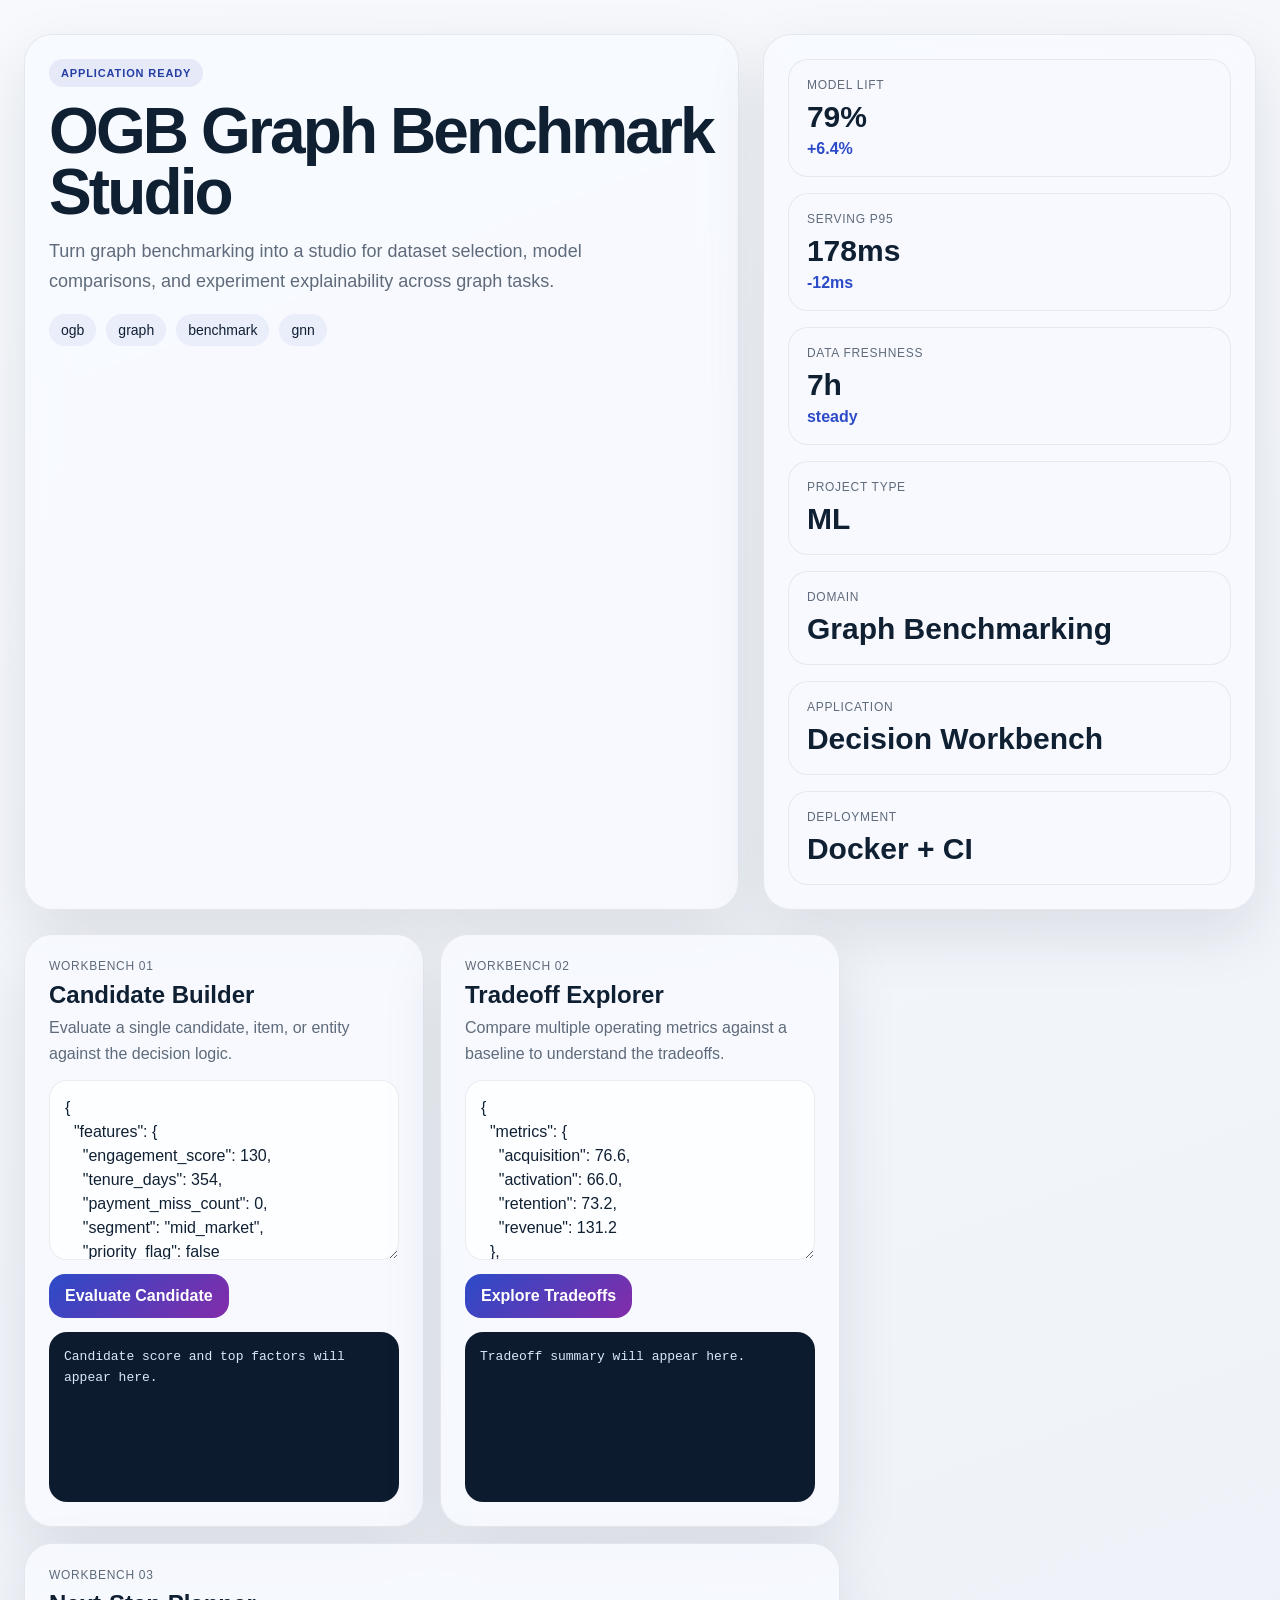
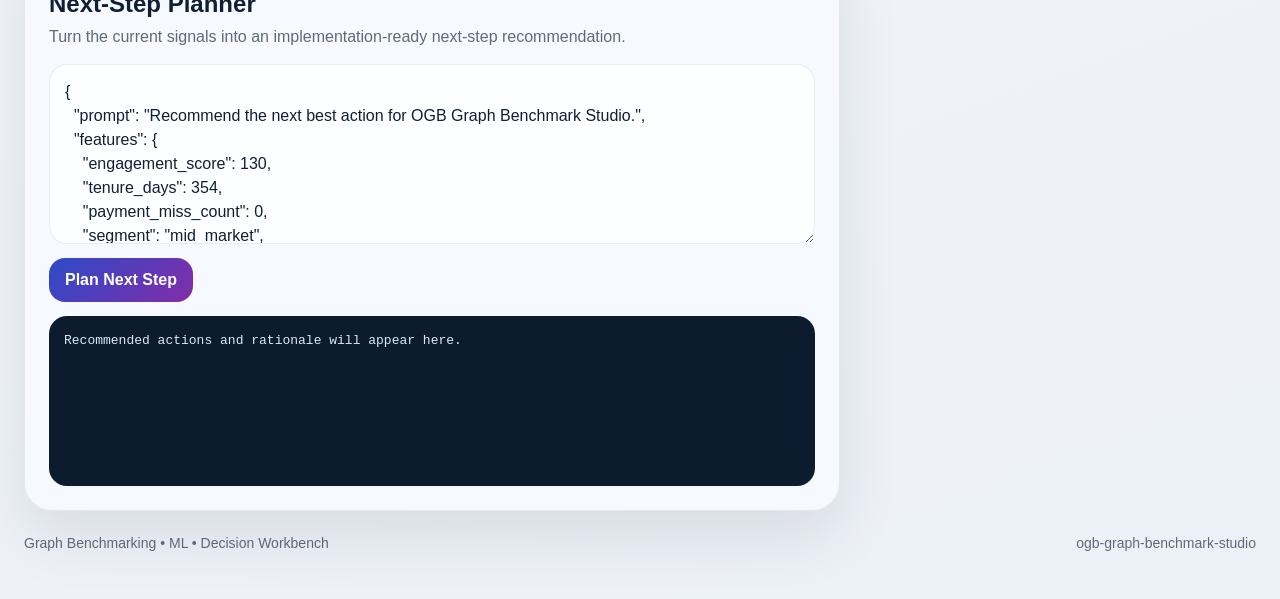
==== demo/index.html @ 177bf288 "Publish production-ready portfolio project" ====
<!doctype html>
        <html lang="en">
        <head>
          <meta charset="utf-8">
          <meta name="viewport" content="width=device-width, initial-scale=1">
          <title>OGB Graph Benchmark Studio</title>
          <link rel="stylesheet" href="./styles.css">
        </head>
        <body class="surface-slate">
          <div class="page layout-horizon eyebrow-soft headline-normal modules-3 hero-align-split">
            <section class="hero">
              <div class="panel hero-copy">
                <span class="eyebrow" data-health>Decision Workbench</span>
                <h1 id="project-title">OGB Graph Benchmark Studio</h1>
                <p id="project-summary" class="lead">Turn graph benchmarking into a studio for dataset selection, model comparisons, and experiment explainability across graph tasks.</p>
                <ul id="project-tags" class="tag-list">
                  <li>ogb</li><li>graph</li><li>benchmark</li><li>gnn</li>
                </ul>
              </div>
              <div class="panel hero-side">
                <div class="metric-grid">
                  <article class='card'><span>Model Lift</span><strong>79%</strong><em>+6.4%</em></article>
<article class='card'><span>Serving P95</span><strong>178ms</strong><em>-12ms</em></article>
<article class='card'><span>Data Freshness</span><strong>7h</strong><em>steady</em></article>
                </div>
                <div class="mini-grid">
                  <article class='mini-card'><span>Project Type</span><strong>ML</strong></article><article class='mini-card'><span>Domain</span><strong>Graph Benchmarking</strong></article><article class='mini-card'><span>Application</span><strong>Decision Workbench</strong></article><article class='mini-card'><span>Deployment</span><strong>Docker + CI</strong></article>
                </div>
              </div>
            </section>
            <section class="app-grid">
              <article class="panel module js-module span-normal">
          <div class="module-header">
            <span>Workbench 01</span>
            <h2>Candidate Builder</h2>
            <p>Evaluate a single candidate, item, or entity against the decision logic.</p>
          </div>
          <textarea class="js-input">{
  &quot;features&quot;: {
    &quot;engagement_score&quot;: 130,
    &quot;tenure_days&quot;: 354,
    &quot;payment_miss_count&quot;: 0,
    &quot;segment&quot;: &quot;mid_market&quot;,
    &quot;priority_flag&quot;: false
  }
}</textarea>
          <div class="button-row">
            <button class="js-run" data-endpoint="/score" data-input-mode="json">Evaluate Candidate</button>
          </div>
          <pre class="js-output">Candidate score and top factors will appear here.</pre>
        </article>
<article class="panel module js-module span-normal">
          <div class="module-header">
            <span>Workbench 02</span>
            <h2>Tradeoff Explorer</h2>
            <p>Compare multiple operating metrics against a baseline to understand the tradeoffs.</p>
          </div>
          <textarea class="js-input">{
  &quot;metrics&quot;: {
    &quot;acquisition&quot;: 76.6,
    &quot;activation&quot;: 66.0,
    &quot;retention&quot;: 73.2,
    &quot;revenue&quot;: 131.2
  },
  &quot;baseline&quot;: {
    &quot;acquisition&quot;: 70.47,
    &quot;activation&quot;: 60.72,
    &quot;retention&quot;: 67.34,
    &quot;revenue&quot;: 120.7
  }
}</textarea>
          <div class="button-row">
            <button class="js-run" data-endpoint="/analyze" data-input-mode="json">Explore Tradeoffs</button>
          </div>
          <pre class="js-output">Tradeoff summary will appear here.</pre>
        </article>
<article class="panel module js-module span-wide">
          <div class="module-header">
            <span>Workbench 03</span>
            <h2>Next-Step Planner</h2>
            <p>Turn the current signals into an implementation-ready next-step recommendation.</p>
          </div>
          <textarea class="js-input">{
  &quot;prompt&quot;: &quot;Recommend the next best action for OGB Graph Benchmark Studio.&quot;,
  &quot;features&quot;: {
    &quot;engagement_score&quot;: 130,
    &quot;tenure_days&quot;: 354,
    &quot;payment_miss_count&quot;: 0,
    &quot;segment&quot;: &quot;mid_market&quot;,
    &quot;priority_flag&quot;: false
  },
  &quot;metrics&quot;: {
    &quot;acquisition&quot;: 76.6,
    &quot;activation&quot;: 66.0,
    &quot;retention&quot;: 73.2,
    &quot;revenue&quot;: 131.2
  }
}</textarea>
          <div class="button-row">
            <button class="js-run" data-endpoint="/recommend" data-input-mode="json">Plan Next Step</button>
          </div>
          <pre class="js-output">Recommended actions and rationale will appear here.</pre>
        </article>
            </section>
            <footer class="footer">
              <span>Graph Benchmarking • ML • Decision Workbench</span>
              <span>ogb-graph-benchmark-studio</span>
            </footer>
          </div>
          <script id="bootstrap-data" type="application/json">{"project": {"slug": "ogb-graph-benchmark-studio", "title": "OGB Graph Benchmark Studio", "project_type": "ml", "domain": "Graph Benchmarking", "summary": "Turn graph benchmarking into a studio for dataset selection, model comparisons, and experiment explainability across graph tasks.", "tags": ["ogb", "graph", "benchmark", "gnn"]}, "app_archetype": "workbench", "ui_profile": {"layout": "horizon", "surface": "slate", "font_stack": "\"Manrope\", \"Segoe UI\", sans-serif", "radius": 28, "shadow": 62, "eyebrow_style": "soft", "module_columns": 3, "hero_align": "split", "headline_mode": "normal"}, "app_modules": [{"label": "Workbench 01", "title": "Candidate Builder", "description": "Evaluate a single candidate, item, or entity against the decision logic.", "endpoint": "/score", "input_mode": "json", "cta": "Evaluate Candidate", "prefill": "{\n  \"features\": {\n    \"engagement_score\": 130,\n    \"tenure_days\": 354,\n    \"payment_miss_count\": 0,\n    \"segment\": \"mid_market\",\n    \"priority_flag\": false\n  }\n}", "hint": "Candidate score and top factors will appear here.", "span": "normal"}, {"label": "Workbench 02", "title": "Tradeoff Explorer", "description": "Compare multiple operating metrics against a baseline to understand the tradeoffs.", "endpoint": "/analyze", "input_mode": "json", "cta": "Explore Tradeoffs", "prefill": "{\n  \"metrics\": {\n    \"acquisition\": 76.6,\n    \"activation\": 66.0,\n    \"retention\": 73.2,\n    \"revenue\": 131.2\n  },\n  \"baseline\": {\n    \"acquisition\": 70.47,\n    \"activation\": 60.72,\n    \"retention\": 67.34,\n    \"revenue\": 120.7\n  }\n}", "hint": "Tradeoff summary will appear here.", "span": "normal"}, {"label": "Workbench 03", "title": "Next-Step Planner", "description": "Turn the current signals into an implementation-ready next-step recommendation.", "endpoint": "/recommend", "input_mode": "json", "cta": "Plan Next Step", "prefill": "{\n  \"prompt\": \"Recommend the next best action for OGB Graph Benchmark Studio.\",\n  \"features\": {\n    \"engagement_score\": 130,\n    \"tenure_days\": 354,\n    \"payment_miss_count\": 0,\n    \"segment\": \"mid_market\",\n    \"priority_flag\": false\n  },\n  \"metrics\": {\n    \"acquisition\": 76.6,\n    \"activation\": 66.0,\n    \"retention\": 73.2,\n    \"revenue\": 131.2\n  }\n}", "hint": "Recommended actions and rationale will appear here.", "span": "wide"}], "sample_features": {"engagement_score": 130, "tenure_days": 354, "payment_miss_count": 0, "segment": "mid_market", "priority_flag": false}, "sample_metrics": {"acquisition": 76.6, "activation": 66.0, "retention": 73.2, "revenue": 131.2}, "knowledge_base": ["OGB Graph Benchmark Studio is positioned as a Graph Benchmarking starter that emphasizes fast iteration, clear documentation, and production-friendly interfaces.", "The primary value proposition is: Turn graph benchmarking into a studio for dataset selection, model comparisons, and experiment explainability across graph tasks.", "Recommended operating model: ship a small API, add observability, validate outputs with stakeholder review, and monitor the top business KPI every week.", "Typical stakeholders include analytics, operations, product, and leadership teams working on ogb, graph, benchmark, gnn.", "Source paper: Open Graph Benchmark: Datasets for Machine Learning on Graphs", "Official repo: https://github.com/snap-stanford/ogb", "Production differentiation focus: Turn upstream graph benchmarking capabilities into a production-style application with operations-facing workflows.; Add deployment packaging, monitoring hooks, and screenshot-ready demos instead of notebook-only output.; Connect model behavior to concrete business decisions so the project is easier to evaluate and present."], "dashboard_metrics": [{"label": "Model Lift", "value": "79%", "delta": "+6.4%"}, {"label": "Serving P95", "value": "178ms", "delta": "-12ms"}, {"label": "Data Freshness", "value": "7h", "delta": "steady"}]}</script>
          <script src="./app.js"></script>
        </body>
        </html>
---- demo/styles.css ----
:root {
  --accent: #2c4bc8;
  --accent-2: #832ca9;
  --accent-soft: color-mix(in srgb, var(--accent) 18%, white);
  --radius: 28px;
  --shadow-size: 62px;
  --font-stack: "Manrope", "Segoe UI", sans-serif;
  --bg: #f4f7fb;
  --card: rgba(255, 255, 255, 0.86);
  --line: rgba(16, 32, 51, 0.08);
  --ink: #102033;
  --muted: #5f6b7a;
  --output-bg: #0d1b2e;
  --output-ink: #dae8ff;
}
* { box-sizing: border-box; }
html, body { margin: 0; min-height: 100%; }
body {
  font-family: var(--font-stack);
  color: var(--ink);
  background: linear-gradient(145deg, #f8fbff, var(--bg));
}
body.surface-mist {
  --bg: #eef4fb;
  background:
    radial-gradient(circle at top left, color-mix(in srgb, var(--accent) 18%, white), transparent 34%),
    linear-gradient(145deg, #fbfdff, var(--bg));
}
body.surface-aurora {
  --bg: #edf1ff;
  background:
    radial-gradient(circle at 0% 0%, color-mix(in srgb, var(--accent) 22%, white), transparent 38%),
    radial-gradient(circle at 100% 100%, color-mix(in srgb, var(--accent-2) 20%, white), transparent 28%),
    linear-gradient(135deg, #f7f8ff, var(--bg));
}
body.surface-sand {
  --bg: #f5efe8;
  --card: rgba(255, 251, 246, 0.9);
  background:
    linear-gradient(135deg, rgba(255,255,255,0.82), rgba(245, 239, 232, 0.98)),
    radial-gradient(circle at top right, color-mix(in srgb, var(--accent) 16%, white), transparent 32%);
}
body.surface-slate {
  --bg: #ecf0f7;
  --card: rgba(248, 250, 255, 0.88);
  background:
    linear-gradient(160deg, #f7f9fc, var(--bg)),
    radial-gradient(circle at bottom left, color-mix(in srgb, var(--accent-2) 16%, white), transparent 34%);
}
body.surface-paper {
  --bg: #f8f8f4;
  --card: rgba(255,255,255,0.93);
  background:
    linear-gradient(180deg, #fffefb, var(--bg));
}
body.surface-ink {
  --bg: #0f1726;
  --card: rgba(15, 23, 38, 0.88);
  --line: rgba(226, 238, 255, 0.1);
  --ink: #f5f8ff;
  --muted: #b4c0cf;
  --output-bg: rgba(255,255,255,0.06);
  --output-ink: #f5f8ff;
  background:
    radial-gradient(circle at top left, color-mix(in srgb, var(--accent) 28%, transparent), transparent 42%),
    linear-gradient(145deg, #09111d, var(--bg));
}
.page {
  max-width: 1360px;
  margin: 0 auto;
  padding: 34px 24px 48px;
  display: grid;
  gap: 24px;
}
.panel {
  background: var(--card);
  border: 1px solid var(--line);
  border-radius: var(--radius);
  box-shadow: 0 24px var(--shadow-size) rgba(16, 32, 51, 0.1);
  backdrop-filter: blur(18px);
}
.hero {
  display: grid;
  gap: 24px;
}
.hero-copy,
.hero-side,
.module {
  padding: 24px;
}
.eyebrow {
  display: inline-flex;
  align-items: center;
  gap: 8px;
  padding: 8px 12px;
  border-radius: 999px;
  background: var(--accent-soft);
  color: var(--accent);
  text-transform: uppercase;
  letter-spacing: 0.08em;
  font-size: 11px;
  font-weight: 800;
}
.page.eyebrow-outline .eyebrow {
  background: transparent;
  border: 1px solid color-mix(in srgb, var(--accent) 40%, white);
}
.page.eyebrow-soft .eyebrow {
  background: color-mix(in srgb, var(--accent) 12%, white);
  color: color-mix(in srgb, var(--accent) 82%, black);
}
h1 {
  margin: 14px 0 12px;
  font-size: clamp(2.2rem, 5vw, 4.4rem);
  line-height: 0.96;
  letter-spacing: -0.045em;
}
.page.headline-compact h1 { max-width: 10ch; }
.page.headline-tall h1 { line-height: 1.03; font-size: clamp(2.4rem, 5vw, 4.8rem); }
.lead {
  margin: 0;
  font-size: 18px;
  line-height: 1.68;
  color: var(--muted);
  max-width: 62ch;
}
.tag-list {
  list-style: none;
  display: flex;
  flex-wrap: wrap;
  gap: 10px;
  margin: 18px 0 0;
  padding: 0;
}
.tag-list li {
  padding: 8px 12px;
  border-radius: 999px;
  background: color-mix(in srgb, var(--accent) 10%, white);
  color: var(--ink);
  font-size: 14px;
}
.hero-side {
  display: grid;
  gap: 16px;
}
.metric-grid,
.mini-grid,
.app-grid {
  display: grid;
  gap: 16px;
}
.card,
.mini-card {
  background: color-mix(in srgb, var(--card) 92%, white);
  border: 1px solid var(--line);
  border-radius: calc(var(--radius) - 8px);
  padding: 18px;
}
.card span,
.mini-card span,
.module-header span {
  display: block;
  color: var(--muted);
  text-transform: uppercase;
  letter-spacing: 0.06em;
  font-size: 12px;
}
.card strong,
.mini-card strong {
  display: block;
  margin-top: 8px;
  font-size: 30px;
}
.card em {
  display: inline-block;
  margin-top: 6px;
  font-style: normal;
  color: var(--accent);
  font-weight: 700;
}
.module {
  display: grid;
  gap: 14px;
}
.module-header h2 {
  margin: 8px 0 6px;
  font-size: 24px;
}
.module-header p {
  margin: 0;
  color: var(--muted);
  line-height: 1.6;
}
textarea,
button {
  font: inherit;
}
textarea {
  width: 100%;
  min-height: 180px;
  resize: vertical;
  border: 1px solid var(--line);
  border-radius: calc(var(--radius) - 10px);
  padding: 15px;
  background: rgba(255,255,255,0.82);
  color: var(--ink);
  line-height: 1.5;
}
body.surface-ink textarea {
  background: rgba(255,255,255,0.05);
}
.module-input-text {
  min-height: 110px;
}
.button-row {
  display: flex;
  flex-wrap: wrap;
  gap: 10px;
}
button {
  border: 0;
  border-radius: 16px;
  background: linear-gradient(135deg, var(--accent), var(--accent-2));
  color: white;
  padding: 13px 16px;
  font-weight: 700;
  cursor: pointer;
}
pre {
  margin: 0;
  white-space: pre-wrap;
  word-break: break-word;
  background: var(--output-bg);
  color: var(--output-ink);
  border-radius: calc(var(--radius) - 10px);
  padding: 15px;
  min-height: 170px;
  line-height: 1.58;
  font-size: 13px;
  overflow: auto;
}
.footer {
  display: flex;
  justify-content: space-between;
  color: var(--muted);
  font-size: 14px;
}
.page.layout-horizon .hero {
  grid-template-columns: 1.45fr 1fr;
  align-items: stretch;
}
.page.layout-horizon.modules-2 .app-grid,
.page.layout-horizon.modules-3 .app-grid {
  grid-template-columns: repeat(3, minmax(0, 1fr));
}
.page.layout-rail .hero {
  grid-template-columns: 0.92fr 1.08fr;
}
.page.layout-rail .hero-copy {
  padding-top: 34px;
}
.page.layout-rail .app-grid {
  grid-template-columns: repeat(2, minmax(0, 1fr));
}
.page.layout-folio .hero {
  grid-template-columns: 1fr;
}
.page.layout-folio .hero-copy {
  text-align: center;
}
.page.layout-folio .lead {
  margin-inline: auto;
}
.page.layout-folio .tag-list {
  justify-content: center;
}
.page.layout-folio .metric-grid {
  grid-template-columns: repeat(3, minmax(0, 1fr));
}
.page.layout-folio .mini-grid {
  grid-template-columns: repeat(4, minmax(0, 1fr));
}
.page.layout-folio .app-grid {
  grid-template-columns: repeat(2, minmax(0, 1fr));
}
.page.layout-board .hero {
  grid-template-columns: 1fr;
}
.page.layout-board .hero-side {
  grid-template-columns: 1.2fr 0.8fr;
  align-items: start;
}
.page.layout-board .metric-grid {
  grid-template-columns: repeat(3, minmax(0, 1fr));
}
.page.layout-board .app-grid {
  grid-template-columns: repeat(4, minmax(0, 1fr));
}
.page.layout-stack .hero {
  grid-template-columns: 1fr;
}
.page.layout-stack .hero-side {
  grid-template-columns: repeat(2, minmax(0, 1fr));
}
.page.layout-stack .app-grid {
  grid-template-columns: repeat(3, minmax(0, 1fr));
}
.page.layout-console .hero {
  grid-template-columns: 1.1fr 0.9fr;
}
.page.layout-console .panel,
.page.layout-console .card,
.page.layout-console .mini-card {
  border-radius: 18px;
}
.page.modules-2 .app-grid {
  grid-template-columns: repeat(2, minmax(0, 1fr));
}
.module.span-wide {
  grid-column: span 2;
}
.hero-align-center .hero-copy {
  text-align: center;
}
.hero-align-center .lead,
.hero-align-center .tag-list {
  margin-inline: auto;
  justify-content: center;
}
@media (max-width: 1120px) {
  .page.layout-horizon .hero,
  .page.layout-rail .hero,
  .page.layout-console .hero,
  .page.layout-board .hero-side,
  .page.layout-folio .mini-grid,
  .page.layout-stack .hero-side,
  .page.modules-2 .app-grid,
  .page.layout-board .app-grid,
  .page.layout-stack .app-grid,
  .page.layout-horizon.modules-3 .app-grid,
  .page.layout-folio .app-grid {
    grid-template-columns: 1fr;
  }
  .module.span-wide {
    grid-column: auto;
  }
}
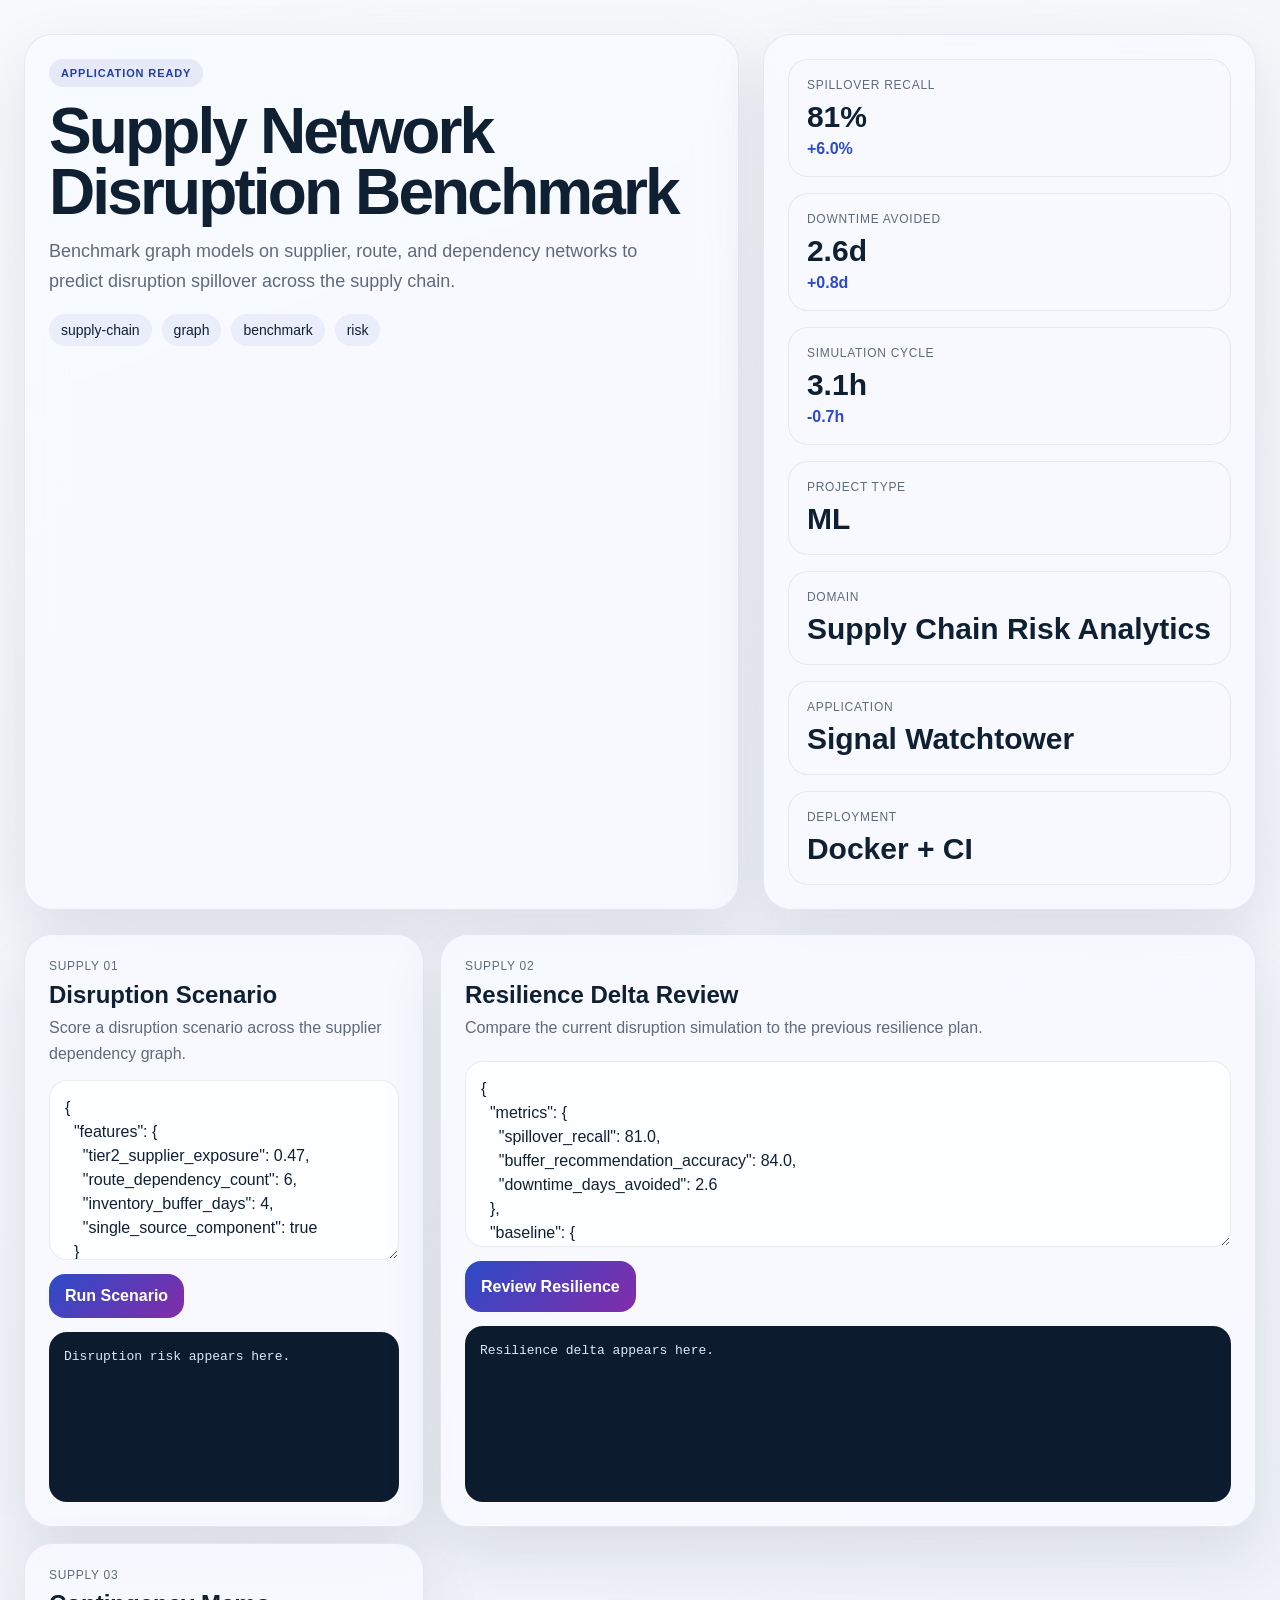
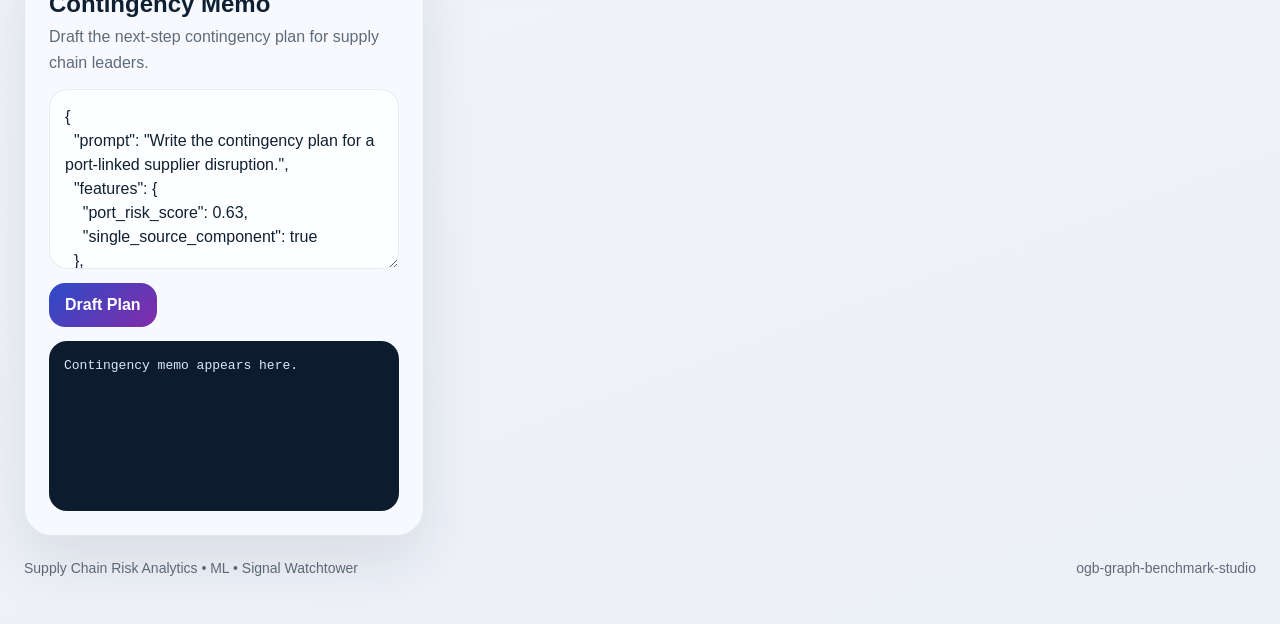
==== commit 73dfd95c: "Publish production-ready portfolio project" ====
--- a/demo/index.html
+++ b/demo/index.html
@@ -4,111 +4,103 @@
         <head>
           <meta charset="utf-8">
           <meta name="viewport" content="width=device-width, initial-scale=1">
-          <title>OGB Graph Benchmark Studio</title>
+          <title>Supply Network Disruption Benchmark</title>
           <link rel="stylesheet" href="./styles.css">
         </head>
         <body class="surface-slate">
           <div class="page layout-horizon eyebrow-soft headline-normal modules-3 hero-align-split">
             <section class="hero">
               <div class="panel hero-copy">
-                <span class="eyebrow" data-health>Decision Workbench</span>
-                <h1 id="project-title">OGB Graph Benchmark Studio</h1>
-                <p id="project-summary" class="lead">Turn graph benchmarking into a studio for dataset selection, model comparisons, and experiment explainability across graph tasks.</p>
+                <span class="eyebrow" data-health>Signal Watchtower</span>
+                <h1 id="project-title">Supply Network Disruption Benchmark</h1>
+                <p id="project-summary" class="lead">Benchmark graph models on supplier, route, and dependency networks to predict disruption spillover across the supply chain.</p>
                 <ul id="project-tags" class="tag-list">
-                  <li>ogb</li><li>graph</li><li>benchmark</li><li>gnn</li>
+                  <li>supply-chain</li><li>graph</li><li>benchmark</li><li>risk</li>
                 </ul>
               </div>
               <div class="panel hero-side">
                 <div class="metric-grid">
-                  <article class='card'><span>Model Lift</span><strong>79%</strong><em>+6.4%</em></article>
-<article class='card'><span>Serving P95</span><strong>178ms</strong><em>-12ms</em></article>
-<article class='card'><span>Data Freshness</span><strong>7h</strong><em>steady</em></article>
+                  <article class='card'><span>Spillover Recall</span><strong>81%</strong><em>+6.0%</em></article>
+<article class='card'><span>Downtime Avoided</span><strong>2.6d</strong><em>+0.8d</em></article>
+<article class='card'><span>Simulation Cycle</span><strong>3.1h</strong><em>-0.7h</em></article>
                 </div>
                 <div class="mini-grid">
-                  <article class='mini-card'><span>Project Type</span><strong>ML</strong></article><article class='mini-card'><span>Domain</span><strong>Graph Benchmarking</strong></article><article class='mini-card'><span>Application</span><strong>Decision Workbench</strong></article><article class='mini-card'><span>Deployment</span><strong>Docker + CI</strong></article>
+                  <article class='mini-card'><span>Project Type</span><strong>ML</strong></article><article class='mini-card'><span>Domain</span><strong>Supply Chain Risk Analytics</strong></article><article class='mini-card'><span>Application</span><strong>Signal Watchtower</strong></article><article class='mini-card'><span>Deployment</span><strong>Docker + CI</strong></article>
                 </div>
               </div>
             </section>
             <section class="app-grid">
               <article class="panel module js-module span-normal">
           <div class="module-header">
-            <span>Workbench 01</span>
-            <h2>Candidate Builder</h2>
-            <p>Evaluate a single candidate, item, or entity against the decision logic.</p>
+            <span>Supply 01</span>
+            <h2>Disruption Scenario</h2>
+            <p>Score a disruption scenario across the supplier dependency graph.</p>
           </div>
           <textarea class="js-input">{
   &quot;features&quot;: {
-    &quot;engagement_score&quot;: 130,
-    &quot;tenure_days&quot;: 354,
-    &quot;payment_miss_count&quot;: 0,
-    &quot;segment&quot;: &quot;mid_market&quot;,
-    &quot;priority_flag&quot;: false
+    &quot;tier2_supplier_exposure&quot;: 0.47,
+    &quot;route_dependency_count&quot;: 6,
+    &quot;inventory_buffer_days&quot;: 4,
+    &quot;single_source_component&quot;: true
   }
 }</textarea>
           <div class="button-row">
-            <button class="js-run" data-endpoint="/score" data-input-mode="json">Evaluate Candidate</button>
+            <button class="js-run" data-endpoint="/score" data-input-mode="json">Run Scenario</button>
           </div>
-          <pre class="js-output">Candidate score and top factors will appear here.</pre>
+          <pre class="js-output">Disruption risk appears here.</pre>
+        </article>
+<article class="panel module js-module span-wide">
+          <div class="module-header">
+            <span>Supply 02</span>
+            <h2>Resilience Delta Review</h2>
+            <p>Compare the current disruption simulation to the previous resilience plan.</p>
+          </div>
+          <textarea class="js-input">{
+  &quot;metrics&quot;: {
+    &quot;spillover_recall&quot;: 81.0,
+    &quot;buffer_recommendation_accuracy&quot;: 84.0,
+    &quot;downtime_days_avoided&quot;: 2.6
+  },
+  &quot;baseline&quot;: {
+    &quot;spillover_recall&quot;: 75.0,
+    &quot;buffer_recommendation_accuracy&quot;: 79.3,
+    &quot;downtime_days_avoided&quot;: 1.8
+  }
+}</textarea>
+          <div class="button-row">
+            <button class="js-run" data-endpoint="/analyze" data-input-mode="json">Review Resilience</button>
+          </div>
+          <pre class="js-output">Resilience delta appears here.</pre>
         </article>
 <article class="panel module js-module span-normal">
           <div class="module-header">
-            <span>Workbench 02</span>
-            <h2>Tradeoff Explorer</h2>
-            <p>Compare multiple operating metrics against a baseline to understand the tradeoffs.</p>
+            <span>Supply 03</span>
+            <h2>Contingency Memo</h2>
+            <p>Draft the next-step contingency plan for supply chain leaders.</p>
           </div>
           <textarea class="js-input">{
+  &quot;prompt&quot;: &quot;Write the contingency plan for a port-linked supplier disruption.&quot;,
+  &quot;features&quot;: {
+    &quot;port_risk_score&quot;: 0.63,
+    &quot;single_source_component&quot;: true
+  },
   &quot;metrics&quot;: {
-    &quot;acquisition&quot;: 76.6,
-    &quot;activation&quot;: 66.0,
-    &quot;retention&quot;: 73.2,
-    &quot;revenue&quot;: 131.2
-  },
-  &quot;baseline&quot;: {
-    &quot;acquisition&quot;: 70.47,
-    &quot;activation&quot;: 60.72,
-    &quot;retention&quot;: 67.34,
-    &quot;revenue&quot;: 120.7
+    &quot;spillover_recall&quot;: 0.81,
+    &quot;downtime_days_avoided&quot;: 2.6
   }
 }</textarea>
           <div class="button-row">
-            <button class="js-run" data-endpoint="/analyze" data-input-mode="json">Explore Tradeoffs</button>
+            <button class="js-run" data-endpoint="/recommend" data-input-mode="json">Draft Plan</button>
           </div>
-          <pre class="js-output">Tradeoff summary will appear here.</pre>
-        </article>
-<article class="panel module js-module span-wide">
-          <div class="module-header">
-            <span>Workbench 03</span>
-            <h2>Next-Step Planner</h2>
-            <p>Turn the current signals into an implementation-ready next-step recommendation.</p>
-          </div>
-          <textarea class="js-input">{
-  &quot;prompt&quot;: &quot;Recommend the next best action for OGB Graph Benchmark Studio.&quot;,
-  &quot;features&quot;: {
-    &quot;engagement_score&quot;: 130,
-    &quot;tenure_days&quot;: 354,
-    &quot;payment_miss_count&quot;: 0,
-    &quot;segment&quot;: &quot;mid_market&quot;,
-    &quot;priority_flag&quot;: false
-  },
-  &quot;metrics&quot;: {
-    &quot;acquisition&quot;: 76.6,
-    &quot;activation&quot;: 66.0,
-    &quot;retention&quot;: 73.2,
-    &quot;revenue&quot;: 131.2
-  }
-}</textarea>
-          <div class="button-row">
-            <button class="js-run" data-endpoint="/recommend" data-input-mode="json">Plan Next Step</button>
-          </div>
-          <pre class="js-output">Recommended actions and rationale will appear here.</pre>
+          <pre class="js-output">Contingency memo appears here.</pre>
         </article>
             </section>
             <footer class="footer">
-              <span>Graph Benchmarking • ML • Decision Workbench</span>
+              <span>Supply Chain Risk Analytics • ML • Signal Watchtower</span>
               <span>ogb-graph-benchmark-studio</span>
             </footer>
           </div>
-          <script id="bootstrap-data" type="application/json">{"project": {"slug": "ogb-graph-benchmark-studio", "title": "OGB Graph Benchmark Studio", "project_type": "ml", "domain": "Graph Benchmarking", "summary": "Turn graph benchmarking into a studio for dataset selection, model comparisons, and experiment explainability across graph tasks.", "tags": ["ogb", "graph", "benchmark", "gnn"]}, "app_archetype": "workbench", "ui_profile": {"layout": "horizon", "surface": "slate", "font_stack": "\"Manrope\", \"Segoe UI\", sans-serif", "radius": 28, "shadow": 62, "eyebrow_style": "soft", "module_columns": 3, "hero_align": "split", "headline_mode": "normal"}, "app_modules": [{"label": "Workbench 01", "title": "Candidate Builder", "description": "Evaluate a single candidate, item, or entity against the decision logic.", "endpoint": "/score", "input_mode": "json", "cta": "Evaluate Candidate", "prefill": "{\n  \"features\": {\n    \"engagement_score\": 130,\n    \"tenure_days\": 354,\n    \"payment_miss_count\": 0,\n    \"segment\": \"mid_market\",\n    \"priority_flag\": false\n  }\n}", "hint": "Candidate score and top factors will appear here.", "span": "normal"}, {"label": "Workbench 02", "title": "Tradeoff Explorer", "description": "Compare multiple operating metrics against a baseline to understand the tradeoffs.", "endpoint": "/analyze", "input_mode": "json", "cta": "Explore Tradeoffs", "prefill": "{\n  \"metrics\": {\n    \"acquisition\": 76.6,\n    \"activation\": 66.0,\n    \"retention\": 73.2,\n    \"revenue\": 131.2\n  },\n  \"baseline\": {\n    \"acquisition\": 70.47,\n    \"activation\": 60.72,\n    \"retention\": 67.34,\n    \"revenue\": 120.7\n  }\n}", "hint": "Tradeoff summary will appear here.", "span": "normal"}, {"label": "Workbench 03", "title": "Next-Step Planner", "description": "Turn the current signals into an implementation-ready next-step recommendation.", "endpoint": "/recommend", "input_mode": "json", "cta": "Plan Next Step", "prefill": "{\n  \"prompt\": \"Recommend the next best action for OGB Graph Benchmark Studio.\",\n  \"features\": {\n    \"engagement_score\": 130,\n    \"tenure_days\": 354,\n    \"payment_miss_count\": 0,\n    \"segment\": \"mid_market\",\n    \"priority_flag\": false\n  },\n  \"metrics\": {\n    \"acquisition\": 76.6,\n    \"activation\": 66.0,\n    \"retention\": 73.2,\n    \"revenue\": 131.2\n  }\n}", "hint": "Recommended actions and rationale will appear here.", "span": "wide"}], "sample_features": {"engagement_score": 130, "tenure_days": 354, "payment_miss_count": 0, "segment": "mid_market", "priority_flag": false}, "sample_metrics": {"acquisition": 76.6, "activation": 66.0, "retention": 73.2, "revenue": 131.2}, "knowledge_base": ["OGB Graph Benchmark Studio is positioned as a Graph Benchmarking starter that emphasizes fast iteration, clear documentation, and production-friendly interfaces.", "The primary value proposition is: Turn graph benchmarking into a studio for dataset selection, model comparisons, and experiment explainability across graph tasks.", "Recommended operating model: ship a small API, add observability, validate outputs with stakeholder review, and monitor the top business KPI every week.", "Typical stakeholders include analytics, operations, product, and leadership teams working on ogb, graph, benchmark, gnn.", "Source paper: Open Graph Benchmark: Datasets for Machine Learning on Graphs", "Official repo: https://github.com/snap-stanford/ogb", "Production differentiation focus: Turn upstream graph benchmarking capabilities into a production-style application with operations-facing workflows.; Add deployment packaging, monitoring hooks, and screenshot-ready demos instead of notebook-only output.; Connect model behavior to concrete business decisions so the project is easier to evaluate and present."], "dashboard_metrics": [{"label": "Model Lift", "value": "79%", "delta": "+6.4%"}, {"label": "Serving P95", "value": "178ms", "delta": "-12ms"}, {"label": "Data Freshness", "value": "7h", "delta": "steady"}]}</script>
+          <script id="bootstrap-data" type="application/json">{"project": {"slug": "ogb-graph-benchmark-studio", "title": "Supply Network Disruption Benchmark", "project_type": "ml", "domain": "Supply Chain Risk Analytics", "summary": "Benchmark graph models on supplier, route, and dependency networks to predict disruption spillover across the supply chain.", "tags": ["supply-chain", "graph", "benchmark", "risk"]}, "app_archetype": "watchtower", "ui_profile": {"layout": "horizon", "surface": "slate", "font_stack": "\"Manrope\", \"Segoe UI\", sans-serif", "radius": 28, "shadow": 62, "eyebrow_style": "soft", "module_columns": 3, "hero_align": "split", "headline_mode": "normal"}, "app_modules": [{"label": "Supply 01", "title": "Disruption Scenario", "description": "Score a disruption scenario across the supplier dependency graph.", "endpoint": "/score", "input_mode": "json", "cta": "Run Scenario", "prefill": "{\n  \"features\": {\n    \"tier2_supplier_exposure\": 0.47,\n    \"route_dependency_count\": 6,\n    \"inventory_buffer_days\": 4,\n    \"single_source_component\": true\n  }\n}", "hint": "Disruption risk appears here.", "span": "normal"}, {"label": "Supply 02", "title": "Resilience Delta Review", "description": "Compare the current disruption simulation to the previous resilience plan.", "endpoint": "/analyze", "input_mode": "json", "cta": "Review Resilience", "prefill": "{\n  \"metrics\": {\n    \"spillover_recall\": 81.0,\n    \"buffer_recommendation_accuracy\": 84.0,\n    \"downtime_days_avoided\": 2.6\n  },\n  \"baseline\": {\n    \"spillover_recall\": 75.0,\n    \"buffer_recommendation_accuracy\": 79.3,\n    \"downtime_days_avoided\": 1.8\n  }\n}", "hint": "Resilience delta appears here.", "span": "wide"}, {"label": "Supply 03", "title": "Contingency Memo", "description": "Draft the next-step contingency plan for supply chain leaders.", "endpoint": "/recommend", "input_mode": "json", "cta": "Draft Plan", "prefill": "{\n  \"prompt\": \"Write the contingency plan for a port-linked supplier disruption.\",\n  \"features\": {\n    \"port_risk_score\": 0.63,\n    \"single_source_component\": true\n  },\n  \"metrics\": {\n    \"spillover_recall\": 0.81,\n    \"downtime_days_avoided\": 2.6\n  }\n}", "hint": "Contingency memo appears here.", "span": "normal"}], "sample_features": {"tier2_supplier_exposure": 0.47, "route_dependency_count": 6, "inventory_buffer_days": 4, "port_risk_score": 0.63, "single_source_component": true}, "sample_metrics": {"spillover_recall": 0.81, "buffer_recommendation_accuracy": 0.84, "downtime_days_avoided": 2.6, "simulation_cycle_hours": 3.1}, "knowledge_base": ["User: supply chain resilience teams benchmarking disruption models.", "Primary pain: disruption spillover across dependency networks is hard to simulate and explain.", "Decision output: alternate suppliers, expedited shipments, and contingency priorities.", "Business impact: lower downtime and better resilience planning."], "dashboard_metrics": [{"label": "Spillover Recall", "value": "81%", "delta": "+6.0%"}, {"label": "Downtime Avoided", "value": "2.6d", "delta": "+0.8d"}, {"label": "Simulation Cycle", "value": "3.1h", "delta": "-0.7h"}]}</script>
           <script src="./app.js"></script>
         </body>
         </html>
